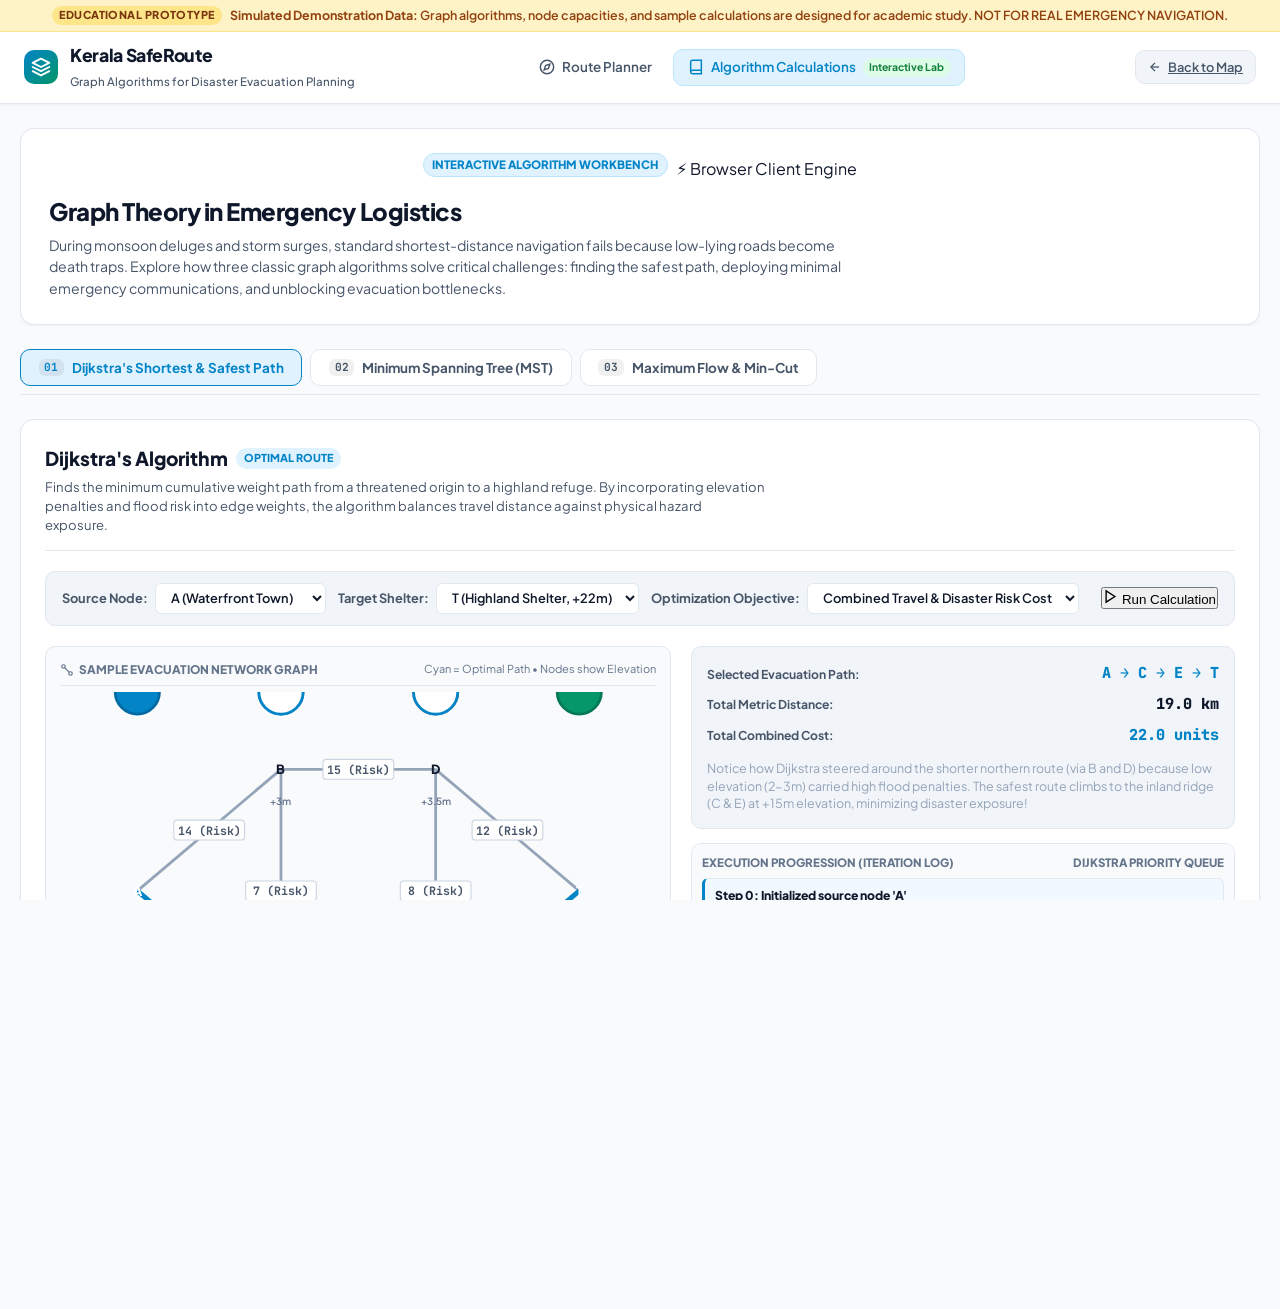
==== algorithms.html @ 6ccb4999 "init" ====
<!DOCTYPE html>
<html lang="en">
<head>
  <meta charset="UTF-8">
  <meta name="viewport" content="width=device-width, initial-scale=1.0">
  <title>Kerala SafeRoute | Graph Algorithm Calculations Lab</title>
  <meta name="description" content="Interactive calculation lab explaining Dijkstra's Shortest Path, Minimum Spanning Tree, and Maximum Flow / Minimum Cut for disaster evacuation planning.">
  
  <link rel="icon" href="data:image/svg+xml,<svg xmlns=%22http://www.w3.org/2000/svg%22 viewBox=%220 0 100 100%22><circle cx=%2250%22 cy=%2250%22 r=%2245%22 fill=%22%230ea5e9%22/><path d=%22M30 65 L50 25 L70 65 Z%22 fill=%22%23ffffff%22/></svg>">
  
  <link rel="stylesheet" href="css/style.css">
  <link rel="stylesheet" href="css/algorithms.css">
</head>
<body>

  <!-- Educational Disclaimer Banner -->
  <aside class="disclaimer-banner" role="alert" aria-label="Educational Disclaimer">
    <span class="pill-tag">Educational Prototype</span>
    <span><strong>Simulated Demonstration Data:</strong> Graph algorithms, node capacities, and sample calculations are designed for academic study. NOT FOR REAL EMERGENCY NAVIGATION.</span>
  </aside>

  <!-- Sticky Global Navigation Bar -->
  <header class="navbar">
    <a href="index.html" class="nav-brand" id="brand-link">
      <div class="brand-icon-wrapper">
        <svg viewBox="0 0 24 24">
          <path d="M12 2L2 7l10 5 10-5-10-5zM2 17l10 5 10-5M2 12l10 5 10-5" stroke-linecap="round" stroke-linejoin="round"/>
        </svg>
      </div>
      <div class="brand-text">
        <h1 class="brand-title">Kerala SafeRoute</h1>
        <span class="brand-subtitle">Graph Algorithms for Disaster Evacuation Planning</span>
      </div>
    </a>

    <nav aria-label="Main Navigation">
      <ul class="nav-links">
        <li>
          <a href="index.html" class="nav-link" id="nav-planner">
            <svg width="16" height="16" viewBox="0 0 24 24" fill="none" stroke="currentColor" stroke-width="2.2"><circle cx="12" cy="12" r="10"/><polygon points="16.24 7.76 14.12 14.12 7.76 16.24 9.88 9.88 16.24 7.76"/></svg>
            <span>Route Planner</span>
          </a>
        </li>
        <li>
          <a href="algorithms.html" class="nav-link active" id="nav-algorithms">
            <svg width="16" height="16" viewBox="0 0 24 24" fill="none" stroke="currentColor" stroke-width="2.2"><path d="M4 19.5A2.5 2.5 0 0 1 6.5 17H20"/><path d="M6.5 2H20v20H6.5A2.5 2.5 0 0 1 4 19.5v-15A2.5 2.5 0 0 1 6.5 2z"/></svg>
            <span>Algorithm Calculations</span>
            <span class="nav-link-badge">Interactive Lab</span>
          </a>
        </li>
      </ul>
    </nav>

    <div class="nav-actions">
      <a href="index.html" class="btn-ghost">
        <svg width="14" height="14" viewBox="0 0 24 24" fill="none" stroke="currentColor" stroke-width="2.2"><line x1="19" y1="12" x2="5" y2="12"/><polyline points="12 19 5 12 12 5"/></svg>
        <span>Back to Map</span>
      </a>
    </div>
  </header>

  <!-- Algorithm Lab Main Container -->
  <main class="calc-page-wrapper">
    
    <!-- Hero Introduction -->
    <section class="calc-hero">
      <div style="display: flex; align-items: center; justify-content: center; gap: 8px; margin-bottom: 0.5rem; flex-wrap: wrap;">
        <span class="calc-hero-badge">Interactive Algorithm Workbench</span>
        <span id="algo-backend-badge" class="backend-chip python">🐍 Python 3.13 NetworkX Backend</span>
      </div>
      <h2 class="calc-hero-title">Graph Theory in Emergency Logistics</h2>
      <p class="calc-hero-desc">
        During monsoon deluges and storm surges, standard shortest-distance navigation fails because low-lying roads become death traps. Explore how three classic graph algorithms solve critical challenges: finding the safest path, deploying minimal emergency communications, and unblocking evacuation bottlenecks.
      </p>
    </section>

    <!-- Navigation Tabs for the 3 Algorithms -->
    <nav class="algo-tabs-bar" aria-label="Algorithm Selector">
      <button type="button" class="algo-tab-btn active" data-target="card-dijkstra">
        <span class="algo-tab-num">01</span>
        <span>Dijkstra's Shortest & Safest Path</span>
      </button>
      <button type="button" class="algo-tab-btn" data-target="card-mst">
        <span class="algo-tab-num">02</span>
        <span>Minimum Spanning Tree (MST)</span>
      </button>
      <button type="button" class="algo-tab-btn" data-target="card-maxflow">
        <span class="algo-tab-num">03</span>
        <span>Maximum Flow & Min-Cut</span>
      </button>
    </nav>

    <!-- ===================================================================
         ALGORITHM 1: DIJKSTRA'S SHORTEST & SAFEST PATH
         =================================================================== -->
    <article class="algo-card" id="card-dijkstra" aria-labelledby="dijkstra-heading">
      
      <div class="algo-card-header">
        <div class="algo-title-group">
          <h3 class="algo-name" id="dijkstra-heading">
            <span>Dijkstra's Algorithm</span>
            <span class="algo-badge dijkstra">Optimal Route</span>
          </h3>
          <p class="algo-purpose">
            Finds the minimum cumulative weight path from a threatened origin to a highland refuge. By incorporating elevation penalties and flood risk into edge weights, the algorithm balances travel distance against physical hazard exposure.
          </p>
        </div>
      </div>

      <!-- Interactive Controls Bar -->
      <div class="algo-controls-bar">
        <div class="control-inline">
          <label for="dijkstra-start-node">Source Node:</label>
          <select id="dijkstra-start-node">
            <option value="A" selected>A (Waterfront Town)</option>
            <option value="B">B (Bridge Causeway)</option>
            <option value="C">C (Inland Highway)</option>
          </select>
        </div>

        <div class="control-inline">
          <label for="dijkstra-end-node">Target Shelter:</label>
          <select id="dijkstra-end-node">
            <option value="T" selected>T (Highland Shelter, +22m)</option>
            <option value="E">E (Suburban Ridge, +15m)</option>
          </select>
        </div>

        <div class="control-inline">
          <label for="dijkstra-cost-mode">Optimization Objective:</label>
          <select id="dijkstra-cost-mode">
            <option value="combined" selected>Combined Travel & Disaster Risk Cost</option>
            <option value="distance">Physical Metric Distance Only</option>
          </select>
        </div>

        <button type="button" class="btn-primary" id="btn-run-dijkstra" style="margin-left: auto;">
          <svg width="15" height="15" viewBox="0 0 24 24" fill="none" stroke="currentColor" stroke-width="2.2"><polygon points="5 3 19 12 5 21 5 3"/></svg>
          <span>Run Calculation</span>
        </button>
      </div>

      <!-- Workbench Layout: Visual Graph + Steps/Results -->
      <div class="workbench-grid">
        
        <!-- SVG Visual Canvas -->
        <div class="graph-visualizer-box">
          <div class="viz-header">
            <span class="viz-title">
              <svg width="14" height="14" viewBox="0 0 24 24" fill="none" stroke="currentColor" stroke-width="2"><circle cx="6" cy="6" r="3"/><circle cx="18" cy="18" r="3"/><line x1="8.5" y1="8.5" x2="15.5" y2="15.5"/></svg>
              Sample Evacuation Network Graph
            </span>
            <span style="font-size:11px; color:#64748b;">Cyan = Optimal Path • Nodes show Elevation</span>
          </div>
          <svg class="graph-svg-canvas" id="dijkstra-svg" viewBox="0 0 540 360" preserveAspectRatio="xMidYMid meet"></svg>
        </div>

        <!-- Results & Execution Log -->
        <div class="execution-log-box">
          
          <div class="calc-summary-card">
            <div class="calc-summary-row">
              <span class="calc-summary-label">Selected Evacuation Path:</span>
              <span class="calc-summary-value accent-cyan" id="dijkstra-result-route">Computing...</span>
            </div>
            <div class="calc-summary-row">
              <span class="calc-summary-label">Total Metric Distance:</span>
              <span class="calc-summary-value" id="dijkstra-result-dist">--</span>
            </div>
            <div class="calc-summary-row">
              <span class="calc-summary-label">Total Combined Cost:</span>
              <span class="calc-summary-value accent-cyan" id="dijkstra-result-cost">--</span>
            </div>
            <div style="font-size: 0.78rem; color: #94a3b8; margin-top: 0.35rem; line-height: 1.4;" id="dijkstra-explanation">
              <!-- Dynamically populated -->
            </div>
          </div>

          <!-- Step Progression Table -->
          <div class="steps-container">
            <div class="steps-title">
              <span>Execution Progression (Iteration Log)</span>
              <span>Dijkstra Priority Queue</span>
            </div>
            <div id="dijkstra-steps-container">
              <!-- Dynamically populated steps -->
            </div>
          </div>

        </div>

      </div>

      <!-- Real-world Disaster Relevance -->
      <div class="disaster-relevance-callout">
        <span class="callout-icon">💡</span>
        <div class="callout-content">
          <h4 class="callout-heading">Why Dijkstra is Critical in Disaster Evacuation Planning</h4>
          <p class="callout-body">
            In standard conditions, the fastest path from Waterfront Town (A) to Shelter (T) is through low-elevation nodes B and D (17.0 km). However, during an active flood surge, roads along B and D submerge under water. By dynamically weighting edges with our transparent simulated risk formula, Dijkstra automatically redirects evacuees across the slightly longer but elevated inland ridge (C & E), saving lives without manual trial-and-error.
          </p>
        </div>
      </div>

    </article>

    <!-- ===================================================================
         ALGORITHM 2: MINIMUM SPANNING TREE (PRIM'S & KRUSKAL'S)
         =================================================================== -->
    <article class="algo-card" id="card-mst" style="display: none;" aria-labelledby="mst-heading">
      
      <div class="algo-card-header">
        <div class="algo-title-group">
          <h3 class="algo-name" id="mst-heading">
            <span>Minimum Spanning Tree (MST)</span>
            <span class="algo-badge mst">Lifeline Network</span>
          </h3>
          <p class="algo-purpose">
            Connects all designated relief camps, hospitals, and command centers using the minimum possible total edge weight, with zero redundant cycles. In disaster recovery, this models deploying rapid satellite/fiber communication lines or clearing emergency road corridors with scarce bulldozer resources.
          </p>
        </div>
      </div>

      <!-- Controls Bar -->
      <div class="algo-controls-bar">
        <div class="control-inline">
          <label for="mst-algo-select">Algorithm Method:</label>
          <select id="mst-algo-select">
            <option value="kruskal" selected>Kruskal's Algorithm (Edge Sorting & Disjoint Set Union)</option>
            <option value="prim">Prim's Algorithm (Greedy Cut Growth)</option>
          </select>
        </div>

        <div class="control-inline">
          <label for="mst-start-node">Prim's Seed Node:</label>
          <select id="mst-start-node" disabled>
            <option value="HQ" selected>HQ (Emergency Operations)</option>
            <option value="HOSP">HOSP (Hospital)</option>
            <option value="CAMP">CAMP (Relief Camp)</option>
          </select>
        </div>

        <button type="button" class="btn-primary" id="btn-run-mst" style="margin-left: auto;">
          <svg width="15" height="15" viewBox="0 0 24 24" fill="none" stroke="currentColor" stroke-width="2.2"><polygon points="5 3 19 12 5 21 5 3"/></svg>
          <span>Run Calculation</span>
        </button>
      </div>

      <!-- Workbench Layout -->
      <div class="workbench-grid">
        
        <!-- SVG Visual Canvas -->
        <div class="graph-visualizer-box">
          <div class="viz-header">
            <span class="viz-title">
              <svg width="14" height="14" viewBox="0 0 24 24" fill="none" stroke="currentColor" stroke-width="2"><circle cx="12" cy="5" r="3"/><circle cx="5" cy="19" r="3"/><circle cx="19" cy="19" r="3"/><line x1="12" y1="8" x2="5" y2="16"/><line x1="12" y1="8" x2="19" y2="16"/></svg>
              Emergency Communication & Relief Hubs
            </span>
            <span style="font-size:11px; color:#34d399;">Emerald = Selected Spanning Tree Edges</span>
          </div>
          <svg class="graph-svg-canvas" id="mst-svg" viewBox="0 0 540 360" preserveAspectRatio="xMidYMid meet"></svg>
        </div>

        <!-- Results & Execution Log -->
        <div class="execution-log-box">
          
          <div class="calc-summary-card">
            <div class="calc-summary-row">
              <span class="calc-summary-label">Total Minimal Network Distance:</span>
              <span class="calc-summary-value accent-emerald" id="mst-result-weight">Computing...</span>
            </div>
            <div class="calc-summary-row">
              <span class="calc-summary-label">Spanning Tree Topology:</span>
              <span class="calc-summary-value" id="mst-result-count">--</span>
            </div>
            <div class="calc-summary-row">
              <span class="calc-summary-label">Selected Critical Edges:</span>
              <span class="calc-summary-value" style="font-size:0.85rem;" id="mst-result-edges">--</span>
            </div>
          </div>

          <!-- Step Progression Table -->
          <div class="steps-container">
            <div class="steps-title">
              <span>Step-by-Step Decision Log</span>
              <span>Accepted vs Rejected Edges</span>
            </div>
            <div id="mst-steps-container">
              <!-- Dynamically populated steps -->
            </div>
          </div>

        </div>

      </div>

      <!-- Real-world Disaster Relevance -->
      <div class="disaster-relevance-callout">
        <span class="callout-icon">📡</span>
        <div class="callout-content">
          <h4 class="callout-heading">Disaster Application: Resilient Lifeline Communications</h4>
          <p class="callout-body">
            Following a cyclone or devastating deluge, cellular base stations and terrestrial power lines often suffer total blackout. By computing the Minimum Spanning Tree across key relief camps and hospitals, disaster relief teams can deploy emergency fiber lines, tactical microwave dishes, or mobile satellite terminals with minimum cable length and zero redundant spending, ensuring 100% interconnected coordination across all bases.
          </p>
        </div>
      </div>

    </article>

    <!-- ===================================================================
         ALGORITHM 3: MAXIMUM FLOW & MINIMUM CUT (EDMONDS-KARP)
         =================================================================== -->
    <article class="algo-card" id="card-maxflow" style="display: none;" aria-labelledby="maxflow-heading">
      
      <div class="algo-card-header">
        <div class="algo-title-group">
          <h3 class="algo-name" id="maxflow-heading">
            <span>Maximum Flow & Minimum Cut (Edmonds-Karp)</span>
            <span class="algo-badge maxflow">Capacity Analysis</span>
          </h3>
          <p class="algo-purpose">
            Calculates the maximum vehicle evacuation throughput per hour from a threatened coastal sector to high-ground safety. Identifies the exact saturated bottleneck roads (the Minimum Cut) that limit the entire region's evacuation capacity.
          </p>
        </div>
      </div>

      <!-- Controls Bar -->
      <div class="algo-controls-bar">
        <div class="control-inline">
          <span>Source: <strong>S (Threatened Coastal Sector)</strong></span>
        </div>
        <div class="control-inline">
          <span>Sink: <strong>T (Safe Highland Terminal)</strong></span>
        </div>
        <div class="control-inline">
          <span>Method: <strong>BFS Augmenting Paths in Residual Graph</strong></span>
        </div>

        <button type="button" class="btn-primary" id="btn-run-maxflow" style="margin-left: auto;">
          <svg width="15" height="15" viewBox="0 0 24 24" fill="none" stroke="currentColor" stroke-width="2.2"><polygon points="5 3 19 12 5 21 5 3"/></svg>
          <span>Run Calculation</span>
        </button>
      </div>

      <!-- Workbench Layout -->
      <div class="workbench-grid">
        
        <!-- SVG Visual Canvas -->
        <div class="graph-visualizer-box">
          <div class="viz-header">
            <span class="viz-title">
              <svg width="14" height="14" viewBox="0 0 24 24" fill="none" stroke="currentColor" stroke-width="2"><polyline points="22 12 18 12 15 21 9 3 6 12 2 12"/></svg>
              Directed Capacity Graph (Flow / Max Veh per Hr)
            </span>
            <span style="font-size:11px; color:#fb7185;">Red Dashed = Saturated Min-Cut Bottlenecks</span>
          </div>
          <svg class="graph-svg-canvas" id="flow-svg" viewBox="0 0 540 360" preserveAspectRatio="xMidYMid meet"></svg>
        </div>

        <!-- Results & Execution Log -->
        <div class="execution-log-box">
          
          <div class="calc-summary-card">
            <div class="calc-summary-row">
              <span class="calc-summary-label">Maximum Evacuation Throughput:</span>
              <span class="calc-summary-value accent-cyan" id="flow-result-max">Computing...</span>
            </div>
            <div class="calc-summary-row">
              <span class="calc-summary-label">Capacity of Minimum Cut:</span>
              <span class="calc-summary-value accent-amber" id="flow-result-cut">--</span>
            </div>
            <div class="calc-summary-row">
              <span class="calc-summary-label">Bottleneck Edges (Min-Cut):</span>
              <span class="calc-summary-value" style="font-size:0.8rem; color:#fb7185;" id="flow-result-bottleneck">--</span>
            </div>
            <div style="font-size: 0.78rem; color: #94a3b8; margin-top: 0.35rem; line-height: 1.4;" id="flow-interpretation">
              <!-- Dynamically populated -->
            </div>
          </div>

          <!-- Step Progression Table -->
          <div class="steps-container">
            <div class="steps-title">
              <span>Edmonds-Karp Iterations</span>
              <span>Augmenting Paths via BFS</span>
            </div>
            <div id="flow-steps-container">
              <!-- Dynamically populated steps -->
            </div>
          </div>

        </div>

      </div>

      <!-- Real-world Disaster Relevance -->
      <div class="disaster-relevance-callout">
        <span class="callout-icon">🚦</span>
        <div class="callout-content">
          <h4 class="callout-heading">Operational Takeaway: Evacuation Traffic Optimization</h4>
          <p class="callout-body">
            By the <strong>Max-Flow Min-Cut Theorem</strong>, the maximum rate at which vehicles can flee a disaster zone equals the total capacity of the narrowest bottleneck cut separating the source from the destination. In our sample network, widening arterial road S→B from 1,500 to 3,000 veh/hr provides <strong>zero benefit</strong> to overall evacuation speed, because the downstream bridge links (A→C and B→D) will choke. Authorities must instead deploy traffic wardens or establish contraflow lanes specifically on the identified Minimum Cut edges!
          </p>
        </div>
      </div>

    </article>

  </main>

  <!-- Scripts -->
  <script src="js/dijkstra.js"></script>
  <script src="js/mst.js"></script>
  <script src="js/maxflow.js"></script>
  <script src="js/app-algorithms.js"></script>
</body>
</html>
---- css/style.css ----
/* ==========================================================================
   Kerala SafeRoute - Ultra-Minimalist Light Mode Design System
   Clean, Modern, Accessible Light Slate Theme
   ========================================================================== */

@import url('https://fonts.googleapis.com/css2?family=Plus+Jakarta+Sans:wght@400;500;600;700;800&family=JetBrains+Mono:wght@400;500;600&display=swap');

:root {
  /* Minimalist Light Palette */
  --bg-primary: #f8fafc;
  --bg-secondary: #ffffff;
  --bg-tertiary: #f1f5f9;
  --bg-card: #ffffff;
  --bg-card-hover: #f8fafc;
  --bg-glass: rgba(255, 255, 255, 0.92);
  
  --border-subtle: #e2e8f0;
  --border-medium: #cbd5e1;
  --border-focus: #0284c7;
  
  --text-primary: #0f172a;
  --text-secondary: #475569;
  --text-muted: #94a3b8;
  --text-inverse: #ffffff;
  
  /* Semantic Accents */
  --accent-cyan: #0284c7;
  --accent-blue: #2563eb;
  --accent-emerald: #059669;
  --accent-amber: #d97706;
  --accent-rose: #e11d48;
  --accent-purple: #7c3aed;

  /* Clean Soft Shadows */
  --shadow-sm: 0 1px 3px rgba(15, 23, 42, 0.05);
  --shadow-md: 0 4px 14px rgba(15, 23, 42, 0.07);
  --shadow-lg: 0 10px 30px rgba(15, 23, 42, 0.1);

  /* Typography */
  --font-sans: 'Plus Jakarta Sans', system-ui, -apple-system, sans-serif;
  --font-mono: 'JetBrains Mono', monospace;

  --transition-fast: 150ms cubic-bezier(0.4, 0, 0.2, 1);
  --transition-normal: 250ms cubic-bezier(0.4, 0, 0.2, 1);
  
  --radius-sm: 6px;
  --radius-md: 10px;
  --radius-lg: 14px;
  --radius-full: 9999px;
}

/* Reset & Setup */
*, *::before, *::after {
  box-sizing: border-box;
  margin: 0;
  padding: 0;
}

html, body {
  height: 100%;
  font-family: var(--font-sans);
  background-color: var(--bg-primary);
  color: var(--text-primary);
  line-height: 1.5;
  -webkit-font-smoothing: antialiased;
  overflow-x: hidden;
}

/* Minimal Top Disclaimer Notice */
.disclaimer-banner {
  background: #fef3c7;
  color: #92400e;
  border-bottom: 1px solid #fde68a;
  padding: 0.35rem 1rem;
  font-size: 0.78rem;
  font-weight: 600;
  display: flex;
  align-items: center;
  justify-content: center;
  gap: 0.5rem;
  text-align: center;
  z-index: 1001;
  position: relative;
}

.disclaimer-banner .pill-tag {
  background: #fde68a;
  color: #78350f;
  padding: 0.1rem 0.45rem;
  border-radius: var(--radius-full);
  text-transform: uppercase;
  font-size: 0.68rem;
  font-weight: 800;
  letter-spacing: 0.04em;
}

/* Minimal Light Navigation Bar */
.navbar {
  display: flex;
  align-items: center;
  justify-content: space-between;
  padding: 0.65rem 1.5rem;
  background: var(--bg-secondary);
  border-bottom: 1px solid var(--border-subtle);
  position: sticky;
  top: 0;
  z-index: 1000;
  box-shadow: var(--shadow-sm);
}

.nav-brand {
  display: flex;
  align-items: center;
  gap: 0.75rem;
  text-decoration: none;
  color: var(--text-primary);
}

.brand-icon-wrapper {
  width: 34px;
  height: 34px;
  border-radius: var(--radius-md);
  background: linear-gradient(135deg, #0284c7, #059669);
  display: flex;
  align-items: center;
  justify-content: center;
  color: #ffffff;
}

.brand-icon-wrapper svg {
  width: 20px;
  height: 20px;
  stroke: #ffffff;
  fill: none;
  stroke-width: 2.2;
}

.brand-title {
  font-size: 1.1rem;
  font-weight: 800;
  color: #0f172a;
  letter-spacing: -0.02em;
}

.brand-subtitle {
  font-size: 0.72rem;
  color: var(--text-secondary);
  font-weight: 500;
}

.nav-links {
  display: flex;
  align-items: center;
  gap: 0.4rem;
  list-style: none;
}

.nav-link {
  display: flex;
  align-items: center;
  gap: 0.45rem;
  padding: 0.45rem 0.85rem;
  border-radius: var(--radius-md);
  text-decoration: none;
  font-size: 0.84rem;
  font-weight: 600;
  color: var(--text-secondary);
  transition: all var(--transition-fast);
  border: 1px solid transparent;
}

.nav-link:hover {
  color: var(--text-primary);
  background: var(--bg-tertiary);
}

.nav-link.active {
  color: #0284c7;
  background: #e0f2fe;
  border-color: #bae6fd;
}

.nav-link-badge {
  font-size: 0.65rem;
  padding: 0.1rem 0.4rem;
  background: #dcfce7;
  color: #15803d;
  border-radius: var(--radius-full);
  font-weight: 700;
}

.btn-ghost {
  display: inline-flex;
  align-items: center;
  gap: 0.4rem;
  padding: 0.4rem 0.75rem;
  background: var(--bg-tertiary);
  border: 1px solid var(--border-subtle);
  border-radius: var(--radius-md);
  color: var(--text-secondary);
  font-size: 0.8rem;
  font-weight: 600;
  cursor: pointer;
  transition: all var(--transition-fast);
}

.btn-ghost:hover {
  color: var(--text-primary);
  background: #e2e8f0;
}

/* App Container */
.app-container {
  display: flex;
  height: calc(100vh - 78px);
  position: relative;
  overflow: hidden;
}

/* Minimal Sidebar Panel - Very Few Options */
.sidebar-panel {
  width: 380px;
  min-width: 340px;
  max-width: 420px;
  background: var(--bg-secondary);
  border-right: 1px solid var(--border-subtle);
  display: flex;
  flex-direction: column;
  overflow-y: auto;
  z-index: 900;
}

.sidebar-panel::-webkit-scrollbar {
  width: 5px;
}

.sidebar-panel::-webkit-scrollbar-thumb {
  background: #cbd5e1;
  border-radius: 4px;
}

.panel-header {
  padding: 1rem 1.25rem 0.75rem 1.25rem;
  border-bottom: 1px solid var(--border-subtle);
}

.panel-title {
  font-size: 1.05rem;
  font-weight: 800;
  color: var(--text-primary);
  display: flex;
  align-items: center;
  gap: 0.45rem;
}

.panel-desc {
  font-size: 0.78rem;
  color: var(--text-secondary);
  margin-top: 0.2rem;
}

.panel-body {
  padding: 1.15rem 1.25rem;
  display: flex;
  flex-direction: column;
  gap: 1.1rem;
}

/* Form Controls */
.control-group {
  display: flex;
  flex-direction: column;
  gap: 0.35rem;
}

.control-label {
  font-size: 0.8rem;
  font-weight: 700;
  color: var(--text-secondary);
  display: flex;
  align-items: center;
  justify-content: space-between;
}

.control-label-hint {
  font-size: 0.7rem;
  color: var(--text-muted);
  font-weight: 500;
}

.select-custom {
  width: 100%;
  padding: 0.6rem 0.8rem;
  background: var(--bg-tertiary);
  border: 1px solid var(--border-subtle);
  border-radius: var(--radius-md);
  color: var(--text-primary);
  font-family: var(--font-sans);
  font-size: 0.86rem;
  font-weight: 600;
  outline: none;
  transition: all var(--transition-fast);
  cursor: pointer;
}

.select-custom:focus {
  background: #ffffff;
  border-color: var(--border-focus);
  box-shadow: 0 0 0 3px rgba(2, 132, 199, 0.12);
}

/* Minimal Disaster Quick Toggle */
.quick-toggle-row {
  display: flex;
  align-items: center;
  justify-content: space-between;
  padding: 0.65rem 0.85rem;
  background: var(--bg-tertiary);
  border-radius: var(--radius-md);
  border: 1px solid var(--border-subtle);
}

.quick-toggle-info {
  display: flex;
  flex-direction: column;
  gap: 0.1rem;
}

.quick-toggle-title {
  font-size: 0.8rem;
  font-weight: 700;
  color: var(--text-primary);
}

.quick-toggle-sub {
  font-size: 0.7rem;
  color: var(--text-muted);
}

.toggle-switch {
  position: relative;
  width: 44px;
  height: 24px;
}

.toggle-switch input {
  opacity: 0;
  width: 0;
  height: 0;
}

.toggle-slider {
  position: absolute;
  cursor: pointer;
  inset: 0;
  background-color: #cbd5e1;
  transition: .3s;
  border-radius: 24px;
}

.toggle-slider:before {
  position: absolute;
  content: "";
  height: 18px;
  width: 18px;
  left: 3px;
  bottom: 3px;
  background-color: white;
  transition: .3s;
  border-radius: 50%;
  box-shadow: 0 1px 3px rgba(0,0,0,0.2);
}

.toggle-switch input:checked + .toggle-slider {
  background-color: #0284c7;
}

.toggle-switch input:checked + .toggle-slider:before {
  transform: translateX(20px);
}

/* Action Buttons */
.action-buttons {
  display: flex;
  gap: 0.5rem;
}

.btn-secondary {
  flex: 1;
  display: inline-flex;
  align-items: center;
  justify-content: center;
  gap: 0.35rem;
  padding: 0.6rem 0.85rem;
  background: var(--bg-tertiary);
  border: 1px solid var(--border-subtle);
  border-radius: var(--radius-md);
  color: var(--text-secondary);
  font-family: var(--font-sans);
  font-size: 0.82rem;
  font-weight: 700;
  cursor: pointer;
  transition: all var(--transition-fast);
}

.btn-secondary:hover {
  background: #e2e8f0;
  color: var(--text-primary);
}

/* Minimal Result Card */
.result-card {
  background: #ffffff;
  border: 1px solid var(--border-subtle);
  border-radius: var(--radius-lg);
  padding: 1.15rem;
  display: flex;
  flex-direction: column;
  gap: 0.85rem;
  box-shadow: var(--shadow-sm);
  position: relative;
  overflow: hidden;
}

.result-card::before {
  content: '';
  position: absolute;
  top: 0;
  left: 0;
  right: 0;
  height: 3px;
  background: linear-gradient(90deg, #0284c7, #10b981);
}

.result-header {
  display: flex;
  align-items: flex-start;
  justify-content: space-between;
  gap: 0.5rem;
}

.result-shelter-title {
  font-size: 0.98rem;
  font-weight: 800;
  color: #0f172a;
}

.result-shelter-loc {
  font-size: 0.74rem;
  color: var(--text-secondary);
  margin-top: 0.15rem;
}

.status-chip {
  padding: 0.15rem 0.5rem;
  border-radius: var(--radius-full);
  font-size: 0.68rem;
  font-weight: 800;
  text-transform: uppercase;
  letter-spacing: 0.04em;
}

.status-chip.optimal {
  background: #dcfce7;
  color: #15803d;
  border: 1px solid #bbf7d0;
}

.status-chip.warning {
  background: #fef3c7;
  color: #b45309;
  border: 1px solid #fde68a;
}

.status-chip.danger {
  background: #ffe4e6;
  color: #be123c;
  border: 1px solid #fecdd3;
}

/* Metrics Row */
.metrics-grid {
  display: grid;
  grid-template-columns: repeat(3, 1fr);
  gap: 0.5rem;
}

.metric-box {
  background: var(--bg-tertiary);
  border: 1px solid var(--border-subtle);
  border-radius: var(--radius-sm);
  padding: 0.55rem 0.5rem;
  display: flex;
  flex-direction: column;
  gap: 0.15rem;
}

.metric-label {
  font-size: 0.65rem;
  font-weight: 700;
  color: var(--text-muted);
  text-transform: uppercase;
}

.metric-value {
  font-size: 1.05rem;
  font-weight: 800;
  color: #0f172a;
  font-family: var(--font-mono);
}

.metric-unit {
  font-size: 0.7rem;
  color: var(--text-secondary);
}

/* Waypoints */
.itinerary-box {
  display: flex;
  flex-direction: column;
  gap: 0.35rem;
  max-height: 140px;
  overflow-y: auto;
}

.itinerary-box::-webkit-scrollbar {
  width: 4px;
}

.itinerary-box::-webkit-scrollbar-thumb {
  background: #cbd5e1;
  border-radius: 4px;
}

.itinerary-header {
  font-size: 0.74rem;
  font-weight: 700;
  color: var(--text-secondary);
}

.waypoint-list {
  list-style: none;
  display: flex;
  flex-direction: column;
  gap: 0.2rem;
  padding-left: 0.8rem;
  border-left: 2px solid #e2e8f0;
}

.waypoint-item {
  font-size: 0.74rem;
  color: var(--text-secondary);
  display: flex;
  justify-content: space-between;
}

.waypoint-name {
  font-weight: 600;
  color: var(--text-primary);
}

.waypoint-meta {
  font-size: 0.66rem;
  color: var(--text-muted);
  font-family: var(--font-mono);
}

/* Map Container Area */
.map-container-wrapper {
  flex: 1;
  position: relative;
  height: 100%;
}

#map {
  width: 100%;
  height: 100%;
  background: #f8fafc;
}

/* Minimal Modals */
.modal-overlay {
  position: fixed;
  inset: 0;
  background: rgba(15, 23, 42, 0.45);
  backdrop-filter: blur(4px);
  display: flex;
  align-items: center;
  justify-content: center;
  z-index: 2000;
  opacity: 0;
  pointer-events: none;
  transition: opacity var(--transition-normal);
  padding: 1rem;
}

.modal-overlay.active {
  opacity: 1;
  pointer-events: auto;
}

.modal-content {
  background: #ffffff;
  border: 1px solid var(--border-subtle);
  border-radius: var(--radius-lg);
  max-width: 580px;
  width: 100%;
  max-height: 85vh;
  overflow-y: auto;
  box-shadow: var(--shadow-lg);
}

.modal-header {
  padding: 1rem 1.25rem;
  border-bottom: 1px solid var(--border-subtle);
  display: flex;
  align-items: center;
  justify-content: space-between;
}

.modal-title {
  font-size: 1.05rem;
  font-weight: 800;
  color: #0f172a;
}

.modal-close-btn {
  background: transparent;
  border: none;
  font-size: 1.25rem;
  color: var(--text-muted);
  cursor: pointer;
}

.modal-body {
  padding: 1.25rem;
  font-size: 0.85rem;
  color: var(--text-secondary);
  line-height: 1.55;
  display: flex;
  flex-direction: column;
  gap: 0.85rem;
}

.modal-footer {
  padding: 0.85rem 1.25rem;
  border-top: 1px solid var(--border-subtle);
  display: flex;
  justify-content: flex-end;
}

@media (max-width: 900px) {
  .app-container {
    flex-direction: column;
    height: auto;
  }
  .sidebar-panel {
    width: 100%;
    max-width: 100%;
  }
  .map-container-wrapper {
    height: 550px;
  }
}
---- css/algorithms.css ----
/* ==========================================================================
   Kerala SafeRoute - Algorithm Calculations Minimalist Light Stylesheet
   ========================================================================== */

.calc-page-wrapper {
  max-width: 1280px;
  margin: 0 auto;
  padding: 1.5rem 1.25rem 3rem 1.25rem;
  display: flex;
  flex-direction: column;
  gap: 1.5rem;
}

/* Page Intro Banner */
.calc-hero {
  background: #ffffff;
  border: 1px solid var(--border-subtle);
  border-radius: var(--radius-lg);
  padding: 1.5rem 1.75rem;
  box-shadow: var(--shadow-sm);
}

.calc-hero-badge {
  display: inline-flex;
  align-items: center;
  gap: 0.35rem;
  padding: 0.15rem 0.55rem;
  border-radius: var(--radius-full);
  background: #e0f2fe;
  border: 1px solid #bae6fd;
  color: #0284c7;
  font-size: 0.72rem;
  font-weight: 800;
  text-transform: uppercase;
  margin-bottom: 0.5rem;
}

.calc-hero-title {
  font-size: 1.5rem;
  font-weight: 800;
  color: #0f172a;
  letter-spacing: -0.02em;
  margin-bottom: 0.35rem;
}

.calc-hero-desc {
  font-size: 0.88rem;
  color: var(--text-secondary);
  max-width: 800px;
  line-height: 1.55;
}

/* Tabs Bar */
.algo-tabs-bar {
  display: flex;
  gap: 0.5rem;
  border-bottom: 1px solid var(--border-subtle);
  padding-bottom: 0.5rem;
  overflow-x: auto;
}

.algo-tab-btn {
  display: flex;
  align-items: center;
  gap: 0.5rem;
  padding: 0.55rem 1.1rem;
  background: #ffffff;
  border: 1px solid var(--border-subtle);
  border-radius: var(--radius-md);
  color: var(--text-secondary);
  font-family: var(--font-sans);
  font-size: 0.84rem;
  font-weight: 700;
  cursor: pointer;
  transition: all var(--transition-fast);
  white-space: nowrap;
}

.algo-tab-btn:hover {
  background: var(--bg-tertiary);
  color: var(--text-primary);
}

.algo-tab-btn.active {
  background: #e0f2fe;
  border-color: #0284c7;
  color: #0284c7;
}

.algo-tab-num {
  font-size: 0.7rem;
  font-family: var(--font-mono);
  background: rgba(0, 0, 0, 0.06);
  padding: 0.1rem 0.35rem;
  border-radius: var(--radius-sm);
}

/* Algo Card */
.algo-card {
  background: #ffffff;
  border: 1px solid var(--border-subtle);
  border-radius: var(--radius-lg);
  padding: 1.5rem;
  box-shadow: var(--shadow-sm);
  display: flex;
  flex-direction: column;
  gap: 1.25rem;
}

.algo-card-header {
  display: flex;
  align-items: flex-start;
  justify-content: space-between;
  flex-wrap: wrap;
  gap: 0.75rem;
  border-bottom: 1px solid var(--border-subtle);
  padding-bottom: 1rem;
}

.algo-title-group {
  display: flex;
  flex-direction: column;
  gap: 0.25rem;
  max-width: 720px;
}

.algo-name {
  font-size: 1.2rem;
  font-weight: 800;
  color: #0f172a;
  display: flex;
  align-items: center;
  gap: 0.5rem;
}

.algo-badge {
  font-size: 0.68rem;
  font-weight: 800;
  padding: 0.15rem 0.5rem;
  border-radius: var(--radius-full);
  text-transform: uppercase;
}

.algo-badge.dijkstra {
  background: #e0f2fe;
  color: #0284c7;
}

.algo-badge.mst {
  background: #dcfce7;
  color: #15803d;
}

.algo-badge.maxflow {
  background: #fef3c7;
  color: #b45309;
}

.algo-purpose {
  font-size: 0.82rem;
  color: var(--text-secondary);
  line-height: 1.45;
}

/* Controls Bar */
.algo-controls-bar {
  display: flex;
  align-items: center;
  flex-wrap: wrap;
  gap: 0.75rem;
  background: var(--bg-tertiary);
  padding: 0.7rem 1rem;
  border-radius: var(--radius-md);
  border: 1px solid var(--border-subtle);
}

.control-inline {
  display: flex;
  align-items: center;
  gap: 0.45rem;
  font-size: 0.8rem;
  font-weight: 700;
  color: var(--text-secondary);
}

.control-inline select {
  padding: 0.35rem 0.65rem;
  background: #ffffff;
  border: 1px solid var(--border-subtle);
  border-radius: var(--radius-sm);
  color: var(--text-primary);
  font-family: var(--font-sans);
  font-size: 0.8rem;
  font-weight: 600;
  outline: none;
}

/* Workbench Grid */
.workbench-grid {
  display: grid;
  grid-template-columns: 1.15fr 1fr;
  gap: 1.25rem;
}

@media (max-width: 960px) {
  .workbench-grid {
    grid-template-columns: 1fr;
  }
}

/* SVG Graph Box */
.graph-visualizer-box {
  background: #f8fafc;
  border: 1px solid var(--border-subtle);
  border-radius: var(--radius-md);
  padding: 0.85rem;
  display: flex;
  flex-direction: column;
  min-height: 350px;
}

.graph-visualizer-box .viz-header {
  display: flex;
  align-items: center;
  justify-content: space-between;
  margin-bottom: 0.4rem;
  padding-bottom: 0.4rem;
  border-bottom: 1px solid var(--border-subtle);
}

.graph-visualizer-box .viz-title {
  font-size: 0.74rem;
  font-weight: 800;
  color: #64748b;
  text-transform: uppercase;
  display: flex;
  align-items: center;
  gap: 0.35rem;
}

.graph-svg-canvas {
  width: 100%;
  height: 100%;
  min-height: 300px;
}

/* SVG Graph Elements in Light Mode */
.svg-edge {
  stroke: #94a3b8;
  stroke-width: 2.5;
  transition: all var(--transition-normal);
}

.svg-edge.highlight-path {
  stroke: #0284c7;
  stroke-width: 4.5;
}

.svg-edge.highlight-mst {
  stroke: #059669;
  stroke-width: 4.5;
}

.svg-edge.highlight-bottleneck {
  stroke: #e11d48;
  stroke-width: 4.5;
  stroke-dasharray: 6, 4;
}

.svg-edge-label-bg {
  fill: #ffffff;
  rx: 3;
  ry: 3;
  stroke: #cbd5e1;
  stroke-width: 1;
}

.svg-edge-label-text {
  font-family: var(--font-mono);
  font-size: 10.5px;
  font-weight: 700;
  fill: #475569;
  text-anchor: middle;
  dominant-baseline: central;
}

.svg-edge-label-text.active {
  fill: #0284c7;
}

.svg-node-circle {
  fill: #ffffff;
  stroke: #64748b;
  stroke-width: 2.5;
  transition: all var(--transition-normal);
}

.svg-node-circle.source {
  fill: #0284c7;
  stroke: #0369a1;
}

.svg-node-circle.target {
  fill: #059669;
  stroke: #047857;
}

.svg-node-circle.visited {
  stroke: #0284c7;
}

.svg-node-circle.mst-tree {
  stroke: #059669;
}

.svg-node-label {
  font-family: var(--font-sans);
  font-size: 11.5px;
  font-weight: 800;
  fill: #0f172a;
  text-anchor: middle;
  dominant-baseline: central;
}

.svg-node-circle.source + .svg-node-label,
.svg-node-circle.target + .svg-node-label {
  fill: #ffffff;
}

.svg-node-sublabel {
  font-family: var(--font-sans);
  font-size: 9px;
  font-weight: 600;
  fill: #64748b;
  text-anchor: middle;
}

/* Results & Steps */
.execution-log-box {
  display: flex;
  flex-direction: column;
  gap: 0.85rem;
}

.calc-summary-card {
  background: var(--bg-tertiary);
  border: 1px solid var(--border-subtle);
  border-radius: var(--radius-md);
  padding: 0.95rem;
  display: flex;
  flex-direction: column;
  gap: 0.5rem;
}

.calc-summary-row {
  display: flex;
  align-items: center;
  justify-content: space-between;
}

.calc-summary-label {
  font-size: 0.76rem;
  color: var(--text-secondary);
  font-weight: 700;
}

.calc-summary-value {
  font-size: 0.95rem;
  font-weight: 800;
  font-family: var(--font-mono);
  color: #0f172a;
}

.calc-summary-value.accent-cyan {
  color: #0284c7;
}

.calc-summary-value.accent-emerald {
  color: #059669;
}

.calc-summary-value.accent-amber {
  color: #d97706;
}

/* Steps Sequence Table */
.steps-container {
  background: #f8fafc;
  border: 1px solid var(--border-subtle);
  border-radius: var(--radius-md);
  padding: 0.65rem;
  display: flex;
  flex-direction: column;
  gap: 0.4rem;
  max-height: 250px;
  overflow-y: auto;
}

.steps-title {
  font-size: 0.72rem;
  font-weight: 800;
  color: #64748b;
  text-transform: uppercase;
  display: flex;
  align-items: center;
  justify-content: space-between;
}

.step-row {
  padding: 0.45rem 0.6rem;
  background: #ffffff;
  border: 1px solid var(--border-subtle);
  border-left: 3px solid #94a3b8;
  border-radius: var(--radius-sm);
  display: flex;
  flex-direction: column;
  gap: 0.15rem;
  font-size: 0.76rem;
}

.step-row.highlight {
  border-left-color: #0284c7;
  background: #f0f9ff;
}

.step-row.accepted {
  border-left-color: #059669;
  background: #f0fdf4;
}

.step-row.rejected {
  border-left-color: #e11d48;
  background: #fff1f2;
}

.step-header-text {
  font-weight: 800;
  color: #0f172a;
  display: flex;
  align-items: center;
  justify-content: space-between;
}

.step-desc-text {
  color: var(--text-secondary);
}

.step-badge {
  font-size: 0.65rem;
  font-family: var(--font-mono);
  padding: 0.1rem 0.35rem;
  border-radius: 3px;
  background: rgba(0, 0, 0, 0.05);
}

/* Disaster Callout */
.disaster-relevance-callout {
  background: #f8fafc;
  border: 1px solid var(--border-subtle);
  border-left: 3px solid #0284c7;
  border-radius: var(--radius-md);
  padding: 0.95rem 1.15rem;
  display: flex;
  gap: 0.85rem;
  align-items: flex-start;
}

.callout-icon {
  font-size: 1.25rem;
}

.callout-content {
  display: flex;
  flex-direction: column;
  gap: 0.2rem;
}

.callout-heading {
  font-size: 0.84rem;
  font-weight: 800;
  color: #0284c7;
}

.callout-body {
  font-size: 0.8rem;
  color: var(--text-secondary);
  line-height: 1.45;
}
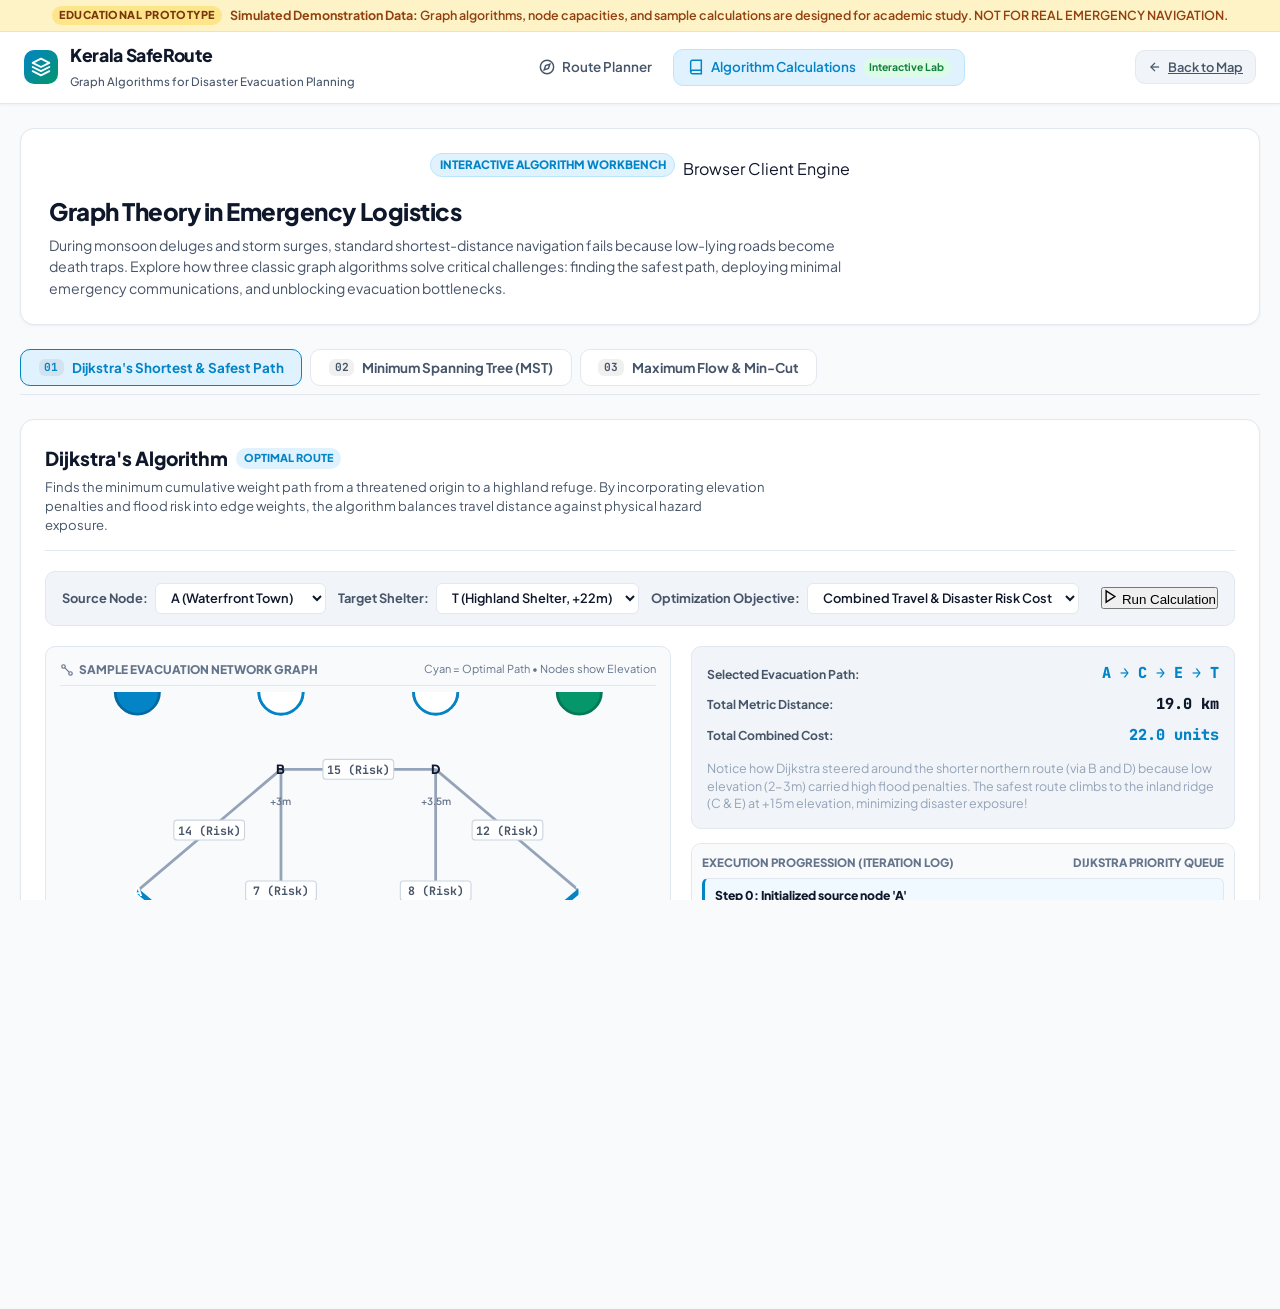
==== commit 7156d93d: "refined" ====
--- a/algorithms.html
+++ b/algorithms.html
@@ -66,7 +66,7 @@
     <section class="calc-hero">
       <div style="display: flex; align-items: center; justify-content: center; gap: 8px; margin-bottom: 0.5rem; flex-wrap: wrap;">
         <span class="calc-hero-badge">Interactive Algorithm Workbench</span>
-        <span id="algo-backend-badge" class="backend-chip python">🐍 Python 3.13 NetworkX Backend</span>
+        <span id="algo-backend-badge" class="backend-chip python"> Python 3.13 NetworkX Backend</span>
       </div>
       <h2 class="calc-hero-title">Graph Theory in Emergency Logistics</h2>
       <p class="calc-hero-desc">
@@ -193,7 +193,7 @@
 
       <!-- Real-world Disaster Relevance -->
       <div class="disaster-relevance-callout">
-        <span class="callout-icon">💡</span>
+        <span class="callout-icon"></span>
         <div class="callout-content">
           <h4 class="callout-heading">Why Dijkstra is Critical in Disaster Evacuation Planning</h4>
           <p class="callout-body">
@@ -296,7 +296,7 @@
 
       <!-- Real-world Disaster Relevance -->
       <div class="disaster-relevance-callout">
-        <span class="callout-icon">📡</span>
+        <span class="callout-icon"></span>
         <div class="callout-content">
           <h4 class="callout-heading">Disaster Application: Resilient Lifeline Communications</h4>
           <p class="callout-body">
@@ -395,7 +395,7 @@
 
       <!-- Real-world Disaster Relevance -->
       <div class="disaster-relevance-callout">
-        <span class="callout-icon">🚦</span>
+        <span class="callout-icon"></span>
         <div class="callout-content">
           <h4 class="callout-heading">Operational Takeaway: Evacuation Traffic Optimization</h4>
           <p class="callout-body">
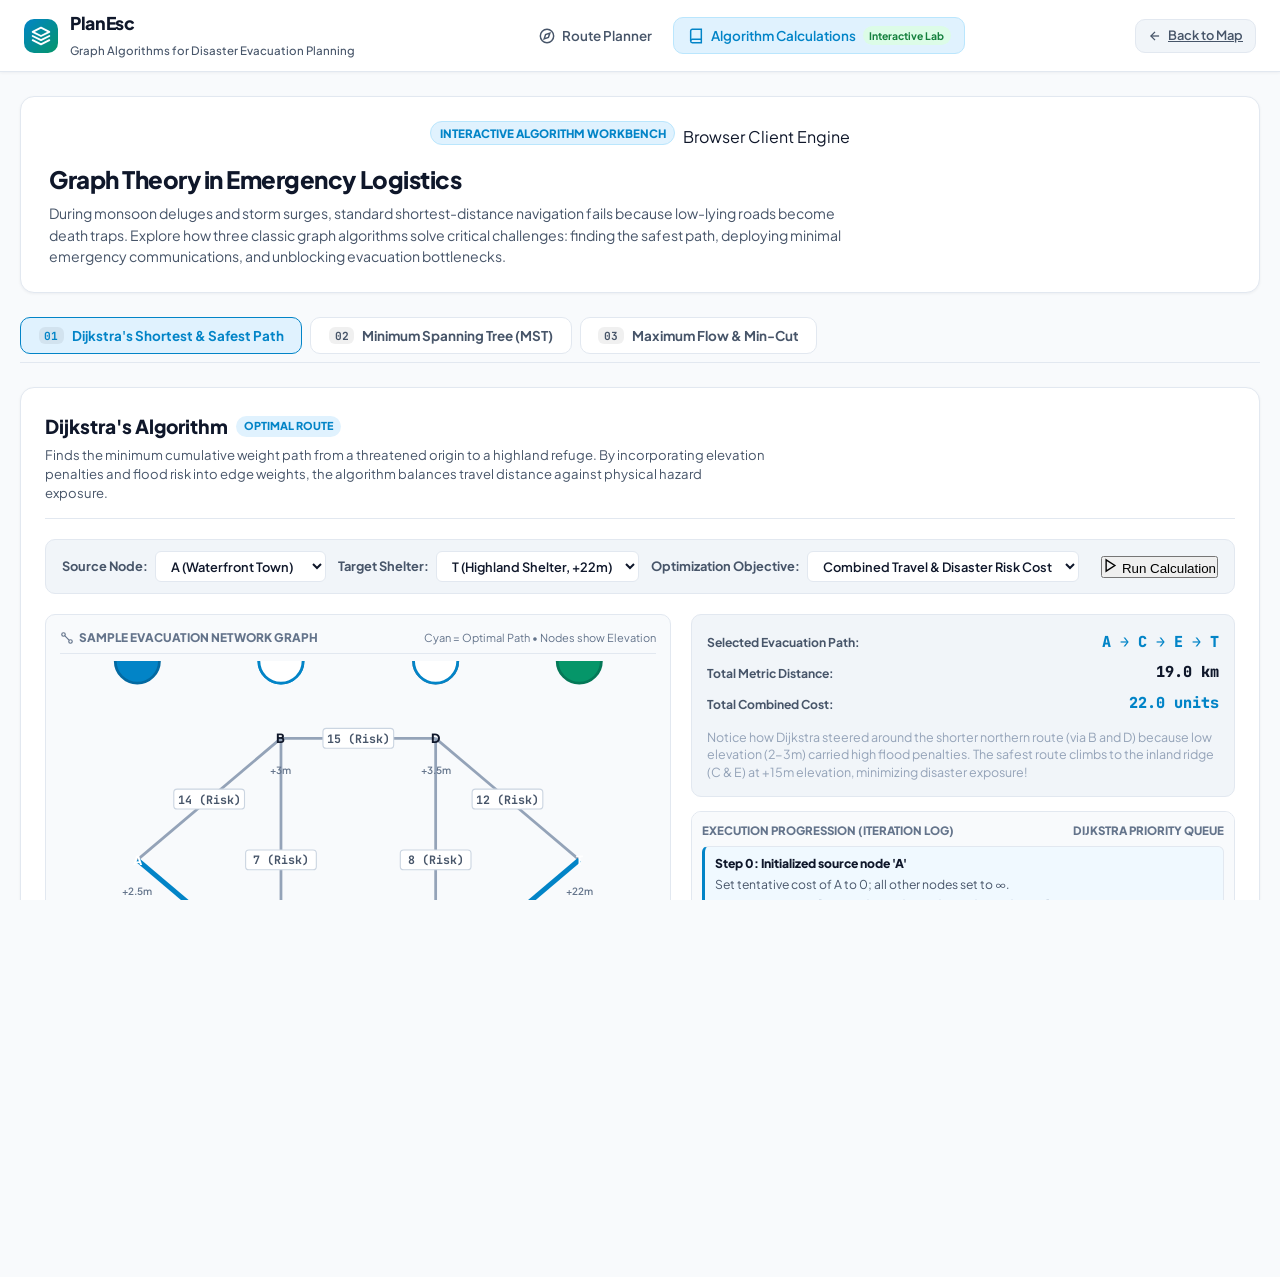
==== commit 230d9841: "deslop" ====
--- a/algorithms.html
+++ b/algorithms.html
@@ -3,7 +3,7 @@
 <head>
   <meta charset="UTF-8">
   <meta name="viewport" content="width=device-width, initial-scale=1.0">
-  <title>Kerala SafeRoute | Graph Algorithm Calculations Lab</title>
+  <title>PlanEsc | Graph Algorithm Calculations Lab</title>
   <meta name="description" content="Interactive calculation lab explaining Dijkstra's Shortest Path, Minimum Spanning Tree, and Maximum Flow / Minimum Cut for disaster evacuation planning.">
   
   <link rel="icon" href="data:image/svg+xml,<svg xmlns=%22http://www.w3.org/2000/svg%22 viewBox=%220 0 100 100%22><circle cx=%2250%22 cy=%2250%22 r=%2245%22 fill=%22%230ea5e9%22/><path d=%22M30 65 L50 25 L70 65 Z%22 fill=%22%23ffffff%22/></svg>">
@@ -13,11 +13,7 @@
 </head>
 <body>
 
-  <!-- Educational Disclaimer Banner -->
-  <aside class="disclaimer-banner" role="alert" aria-label="Educational Disclaimer">
-    <span class="pill-tag">Educational Prototype</span>
-    <span><strong>Simulated Demonstration Data:</strong> Graph algorithms, node capacities, and sample calculations are designed for academic study. NOT FOR REAL EMERGENCY NAVIGATION.</span>
-  </aside>
+
 
   <!-- Sticky Global Navigation Bar -->
   <header class="navbar">
@@ -28,7 +24,7 @@
         </svg>
       </div>
       <div class="brand-text">
-        <h1 class="brand-title">Kerala SafeRoute</h1>
+        <h1 class="brand-title">PlanEsc</h1>
         <span class="brand-subtitle">Graph Algorithms for Disaster Evacuation Planning</span>
       </div>
     </a>
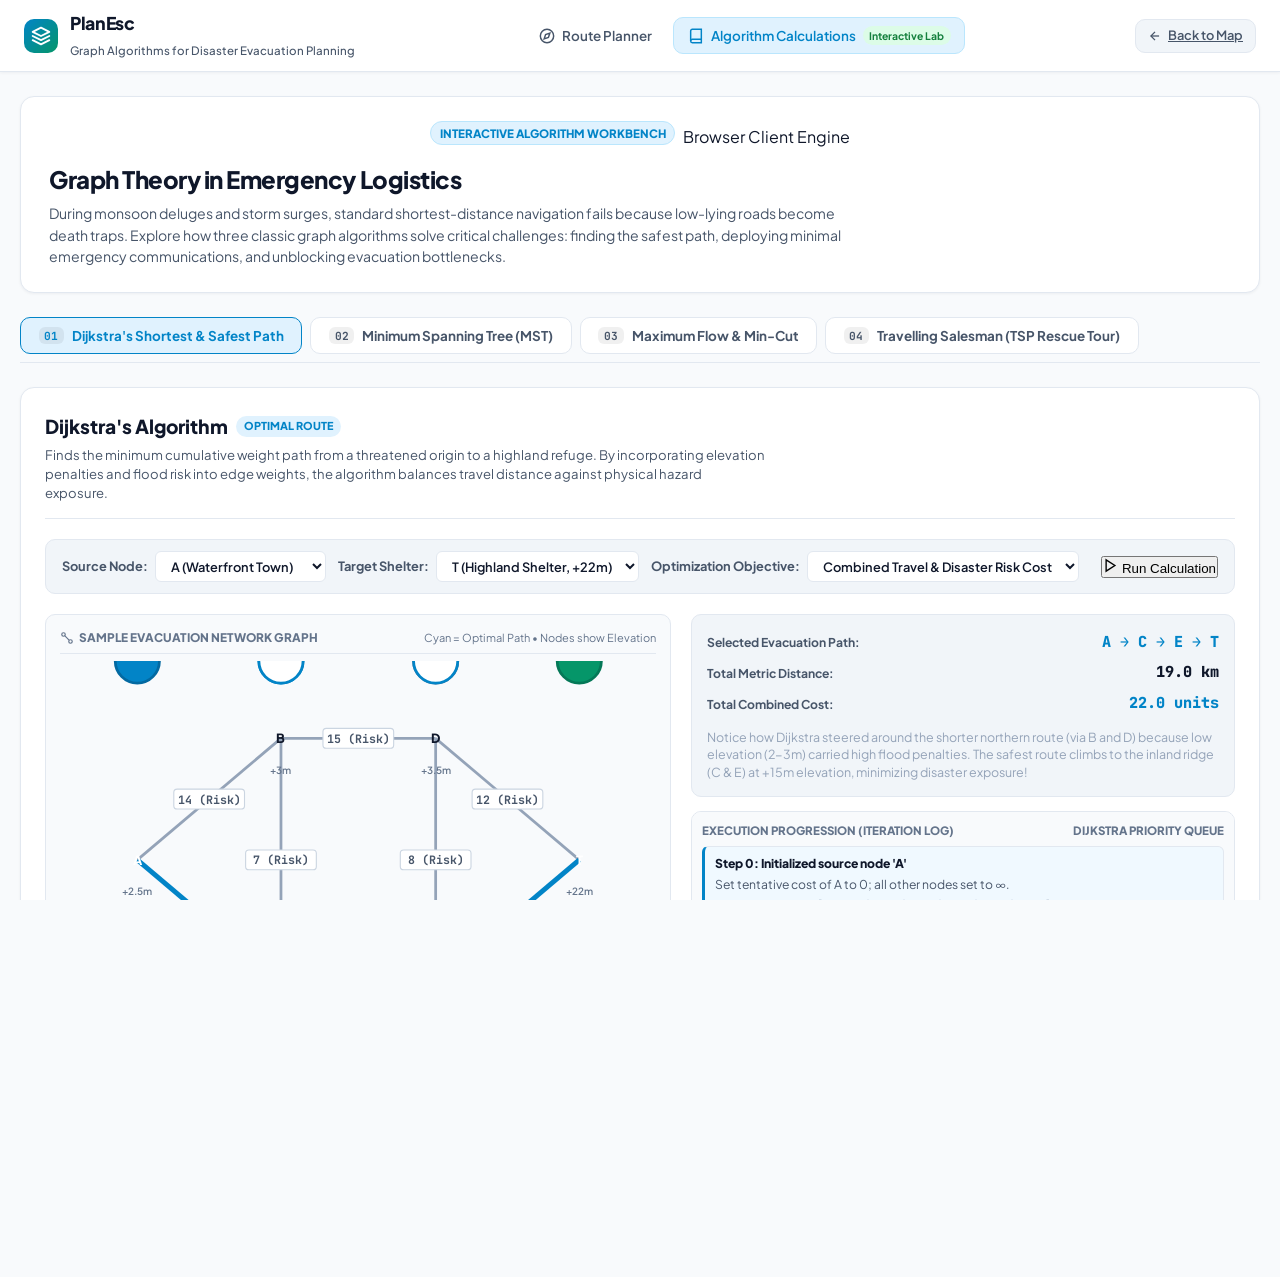
==== commit bfac5092: "implemented tsp" ====
--- a/algorithms.html
+++ b/algorithms.html
@@ -70,11 +70,11 @@
       </p>
     </section>
 
-    <!-- Navigation Tabs for the 3 Algorithms -->
+    <!-- Navigation Tabs for the Algorithms -->
     <nav class="algo-tabs-bar" aria-label="Algorithm Selector">
       <button type="button" class="algo-tab-btn active" data-target="card-dijkstra">
         <span class="algo-tab-num">01</span>
-        <span>Dijkstra's Shortest & Safest Path</span>
+        <span>Dijkstra's Shortest &amp; Safest Path</span>
       </button>
       <button type="button" class="algo-tab-btn" data-target="card-mst">
         <span class="algo-tab-num">02</span>
@@ -82,7 +82,11 @@
       </button>
       <button type="button" class="algo-tab-btn" data-target="card-maxflow">
         <span class="algo-tab-num">03</span>
-        <span>Maximum Flow & Min-Cut</span>
+        <span>Maximum Flow &amp; Min-Cut</span>
+      </button>
+      <button type="button" class="algo-tab-btn" data-target="card-tsp">
+        <span class="algo-tab-num">04</span>
+        <span>Travelling Salesman (TSP Rescue Tour)</span>
       </button>
     </nav>
 
@@ -402,12 +406,130 @@
 
     </article>
 
+    <!-- ===================================================================
+         ALGORITHM 4: TRAVELLING SALESMAN PROBLEM (TSP) RESCUE ROUTING
+         =================================================================== -->
+    <article class="algo-card" id="card-tsp" aria-labelledby="tsp-heading" style="display: none;">
+      
+      <div class="algo-card-header">
+        <div class="algo-title-group">
+          <h3 class="algo-name" id="tsp-heading">
+            <span>Travelling Salesman Problem (2-Opt TSP)</span>
+            <span class="algo-badge" style="background:#fef3c7; color:#b45309; border: 1px solid #fde68a;">Rescue Vehicle Tour</span>
+          </h3>
+          <p class="algo-purpose">
+            Optimizes multi-stop disaster response routes where an emergency rescue vehicle (NDRF, medical ambulance, or amphibious truck) must visit all stranded distress hubs in a flooded or landslide-hit region and return to base with minimal travel distance and maximum fuel/time efficiency.
+          </p>
+        </div>
+      </div>
+
+      <!-- Controls Bar -->
+      <div class="algo-controls-bar">
+        <div class="control-inline">
+          <label for="tsp-lab-hazard-select" style="font-weight:700; font-size:0.8rem; color:#475569;">Disaster Region:</label>
+          <select id="tsp-lab-hazard-select" style="background:#ffffff; border:1px solid #cbd5e1; border-radius:4px; padding:4px 8px; font-size:0.8rem; font-weight:600;">
+            <option value="hazard_kuttanad" selected>🌊 Kuttanad Wetland &amp; Delta Basin (6 Stops)</option>
+            <option value="hazard_periyar">🌊 Periyar River Floodplain &amp; Dam Basin (5 Stops)</option>
+            <option value="hazard_wayanad">⛰️ Wayanad Meppadi &amp; Churam Landslide Zone (4 Stops)</option>
+            <option value="hazard_pamba">🌊 Pamba &amp; Achankovil River Basin (4 Stops)</option>
+            <option value="hazard_idukki">⛰️ Idukki &amp; Munnar Mountain Corridor (4 Stops)</option>
+            <option value="hazard_sea_erosion">🌊 Coastal Marine Surge &amp; Erosion Belt (3 Stops)</option>
+          </select>
+        </div>
+
+        <div class="control-inline">
+          <label for="tsp-lab-start-select" style="font-weight:600; font-size:0.8rem; color:#475569;">Starting Point (Depot):</label>
+          <select id="tsp-lab-start-select" style="background:#ffffff; border:1px solid #cbd5e1; border-radius:4px; padding:4px 8px; font-size:0.8rem; font-weight:600;">
+            <!-- Dynamically populated -->
+          </select>
+        </div>
+
+        <div class="control-inline">
+          <span>Method: <strong>Branch &amp; Bound (Guaranteed Shortest Tour)</strong></span>
+        </div>
+
+        <button type="button" class="btn-primary" id="btn-run-tsp" style="margin-left: auto;">
+          <svg width="15" height="15" viewBox="0 0 24 24" fill="none" stroke="currentColor" stroke-width="2.2"><polygon points="5 3 19 12 5 21 5 3"/></svg>
+          <span>Solve TSP Rescue Tour</span>
+        </button>
+      </div>
+
+      <!-- Workbench Layout -->
+      <div class="workbench-grid">
+        
+        <!-- SVG Visual Canvas -->
+        <div class="graph-visualizer-box">
+          <div class="viz-header">
+            <span class="viz-title">
+              <svg width="14" height="14" viewBox="0 0 24 24" fill="none" stroke="currentColor" stroke-width="2"><circle cx="12" cy="12" r="10"/><polygon points="16.24 7.76 14.12 14.12 7.76 16.24 9.88 9.88 16.24 7.76"/></svg>
+              Disaster Region Rescue Tour Graph (Closed Hamiltonian Cycle)
+            </span>
+            <span style="font-size:11px; color:#d97706;">Amber Loop = 2-Opt Optimal Route</span>
+          </div>
+          <svg class="graph-svg-canvas" id="tsp-svg" viewBox="0 0 540 360" preserveAspectRatio="xMidYMid meet"></svg>
+        </div>
+
+        <!-- Results & Execution Log -->
+        <div class="execution-log-box">
+          
+          <div class="calc-summary-card">
+            <div class="calc-summary-row">
+              <span class="calc-summary-label">Optimal TSP Tour Distance:</span>
+              <span class="calc-summary-value" style="color:#d97706;" id="tsp-result-dist">Computing...</span>
+            </div>
+            <div class="calc-summary-row">
+              <span class="calc-summary-label">Estimated Mission Duration:</span>
+              <span class="calc-summary-value accent-cyan" id="tsp-result-time">--</span>
+            </div>
+            <div class="calc-summary-row">
+              <span class="calc-summary-label">2-Opt Optimization Improvement:</span>
+              <span class="calc-summary-value accent-green" id="tsp-result-improvement">--</span>
+            </div>
+            <div class="calc-summary-row">
+              <span class="calc-summary-label">Distress Locations Relieved:</span>
+              <span class="calc-summary-value" id="tsp-result-stops">--</span>
+            </div>
+            <div style="font-size: 0.78rem; color: #94a3b8; margin-top: 0.35rem; line-height: 1.4;" id="tsp-interpretation">
+              <!-- Dynamically populated -->
+            </div>
+          </div>
+
+          <!-- Step Progression Table -->
+          <div class="steps-container">
+            <div class="steps-title">
+              <span>Rescue Tour Circuit Sequence</span>
+              <span>Leg Distances</span>
+            </div>
+            <div id="tsp-steps-container">
+              <!-- Dynamically populated steps -->
+            </div>
+          </div>
+
+        </div>
+
+      </div>
+
+      <!-- Real-world Disaster Relevance -->
+      <div class="disaster-relevance-callout">
+        <span class="callout-icon">🚑</span>
+        <div class="callout-content">
+          <h4 class="callout-heading">Operational Takeaway: Multi-Point Rescue Logistics</h4>
+          <p class="callout-body">
+            During widespread emergencies (like the 2018/2024 Kerala deluges), first responders receive hundreds of distress calls from isolated pockets across wetland deltas and mountain valleys. Disjoint back-and-forth trips between base and single outposts waste critical fuel and precious evacuation time. Solving the <strong>Travelling Salesman Problem (TSP) with 2-Opt local search</strong> ensures rescue teams complete a continuous closed loop, eliminating zig-zag crossing roads and cutting emergency response time by up to 25%!
+          </p>
+        </div>
+      </div>
+
+    </article>
+
   </main>
 
   <!-- Scripts -->
+  <script src="js/graph-data.js"></script>
   <script src="js/dijkstra.js"></script>
   <script src="js/mst.js"></script>
   <script src="js/maxflow.js"></script>
+  <script src="js/tsp.js"></script>
   <script src="js/app-algorithms.js"></script>
 </body>
 </html>
--- a/css/style.css
+++ b/css/style.css
@@ -309,6 +309,33 @@
   box-shadow: 0 0 0 3px rgba(2, 132, 199, 0.12);
 }
 
+.toggle-section {
+  display: flex;
+  flex-direction: column;
+  gap: 0.5rem;
+}
+
+.toggle-section-header {
+  display: flex;
+  align-items: center;
+  justify-content: space-between;
+  padding: 0.2rem 0.2rem 0 0.2rem;
+}
+
+.toggle-section-title {
+  font-size: 0.72rem;
+  font-weight: 800;
+  text-transform: uppercase;
+  letter-spacing: 0.05em;
+  color: #64748b;
+}
+
+.toggle-list {
+  display: flex;
+  flex-direction: column;
+  gap: 0.45rem;
+}
+
 /* Minimal Disaster Quick Toggle */
 .quick-toggle-row {
   display: flex;
@@ -318,6 +345,12 @@
   background: var(--bg-tertiary);
   border-radius: var(--radius-md);
   border: 1px solid var(--border-subtle);
+  transition: all var(--transition-fast);
+}
+
+.quick-toggle-row:hover {
+  background: #f1f5f9;
+  border-color: #cbd5e1;
 }
 
 .quick-toggle-info {
@@ -647,6 +680,206 @@
   border-top: 1px solid var(--border-subtle);
   display: flex;
   justify-content: flex-end;
+}
+
+/* ==========================================================================
+   TRAVELLING SALESMAN PROBLEM (TSP) RESCUE MISSION STYLES
+   ========================================================================== */
+.quick-toggle-row.tsp-highlight-row {
+  border-left: 3px solid #f59e0b;
+  background: rgba(245, 158, 11, 0.05);
+}
+
+.quick-toggle-row.tsp-highlight-row:hover {
+  background: rgba(245, 158, 11, 0.09);
+}
+
+.tsp-mission-box {
+  background: #f8fafc;
+  border: 1px solid #e2e8f0;
+  border-top: none;
+  border-radius: 0 0 var(--radius-md) var(--radius-md);
+  padding: 0.75rem 0.85rem;
+  margin-top: -0.25rem;
+  display: flex;
+  flex-direction: column;
+  gap: 0.65rem;
+  animation: slideDownTsp 0.25s ease-out;
+}
+
+@keyframes slideDownTsp {
+  from { opacity: 0; transform: translateY(-6px); }
+  to { opacity: 1; transform: translateY(0); }
+}
+
+.tsp-select-group {
+  display: flex;
+  flex-direction: column;
+  gap: 4px;
+}
+
+.tsp-label {
+  font-size: 0.72rem;
+  font-weight: 700;
+  color: #475569;
+  text-transform: uppercase;
+  letter-spacing: 0.03em;
+}
+
+.tsp-region-dropdown {
+  width: 100%;
+  background: #ffffff;
+  border: 1px solid #cbd5e1;
+  border-radius: var(--radius-sm);
+  padding: 5px 8px;
+  font-size: 0.78rem;
+  font-weight: 600;
+  color: #0f172a;
+  outline: none;
+  cursor: pointer;
+  transition: border-color var(--transition-fast);
+}
+
+.tsp-region-dropdown:focus {
+  border-color: #f59e0b;
+  box-shadow: 0 0 0 2px rgba(245, 158, 11, 0.15);
+}
+
+.tsp-stats-grid {
+  display: grid;
+  grid-template-columns: repeat(3, 1fr);
+  gap: 6px;
+}
+
+.tsp-stat-card {
+  background: #ffffff;
+  border: 1px solid #e2e8f0;
+  border-radius: var(--radius-sm);
+  padding: 6px 4px;
+  text-align: center;
+  display: flex;
+  flex-direction: column;
+  gap: 2px;
+}
+
+.tsp-stat-val {
+  font-size: 0.88rem;
+  font-weight: 800;
+  color: #b45309;
+  font-family: var(--font-mono);
+}
+
+.tsp-stat-lbl {
+  font-size: 0.62rem;
+  font-weight: 700;
+  color: #64748b;
+  text-transform: uppercase;
+  letter-spacing: 0.02em;
+}
+
+.tsp-tour-sequence {
+  background: #ffffff;
+  border: 1px solid #e2e8f0;
+  border-radius: var(--radius-sm);
+  padding: 6px 8px;
+  display: flex;
+  flex-direction: column;
+  gap: 5px;
+}
+
+.tsp-seq-header {
+  display: flex;
+  align-items: center;
+  justify-content: space-between;
+  font-size: 0.72rem;
+  font-weight: 700;
+  color: #334155;
+}
+
+.tsp-badge-algo {
+  font-size: 0.65rem;
+  font-weight: 800;
+  color: #b45309;
+  background: #fef3c7;
+  padding: 2px 6px;
+  border-radius: var(--radius-full);
+}
+
+.tsp-seq-list {
+  display: flex;
+  flex-direction: column;
+  gap: 3px;
+  max-height: 120px;
+  overflow-y: auto;
+  padding-right: 2px;
+}
+
+.tsp-seq-item {
+  display: flex;
+  align-items: center;
+  justify-content: space-between;
+  font-size: 0.72rem;
+  color: #1e293b;
+  padding: 2px 4px;
+  border-radius: 4px;
+  background: #f8fafc;
+}
+
+.tsp-seq-item.is-base {
+  background: #ecfdf5;
+  color: #047857;
+  font-weight: 700;
+}
+
+.tsp-seq-num {
+  font-weight: 800;
+  font-size: 0.68rem;
+  color: #d97706;
+  width: 18px;
+}
+
+.tsp-seq-item.is-base .tsp-seq-num {
+  color: #059669;
+}
+
+.tsp-seq-name {
+  flex: 1;
+  white-space: nowrap;
+  overflow: hidden;
+  text-overflow: ellipsis;
+}
+
+.tsp-seq-survivors {
+  font-size: 0.65rem;
+  color: #64748b;
+  font-weight: 600;
+}
+
+.btn-dispatch-rescue {
+  background: linear-gradient(135deg, #f59e0b, #d97706);
+  color: #ffffff;
+  border: none;
+  border-radius: var(--radius-sm);
+  padding: 7px 10px;
+  font-size: 0.78rem;
+  font-weight: 800;
+  cursor: pointer;
+  display: flex;
+  align-items: center;
+  justify-content: center;
+  gap: 6px;
+  box-shadow: 0 2px 8px rgba(217, 119, 6, 0.25);
+  transition: all var(--transition-fast);
+}
+
+.btn-dispatch-rescue:hover {
+  background: linear-gradient(135deg, #d97706, #b45309);
+  box-shadow: 0 4px 12px rgba(217, 119, 6, 0.35);
+  transform: translateY(-1px);
+}
+
+.btn-dispatch-rescue:active {
+  transform: translateY(0);
 }
 
 @media (max-width: 900px) {
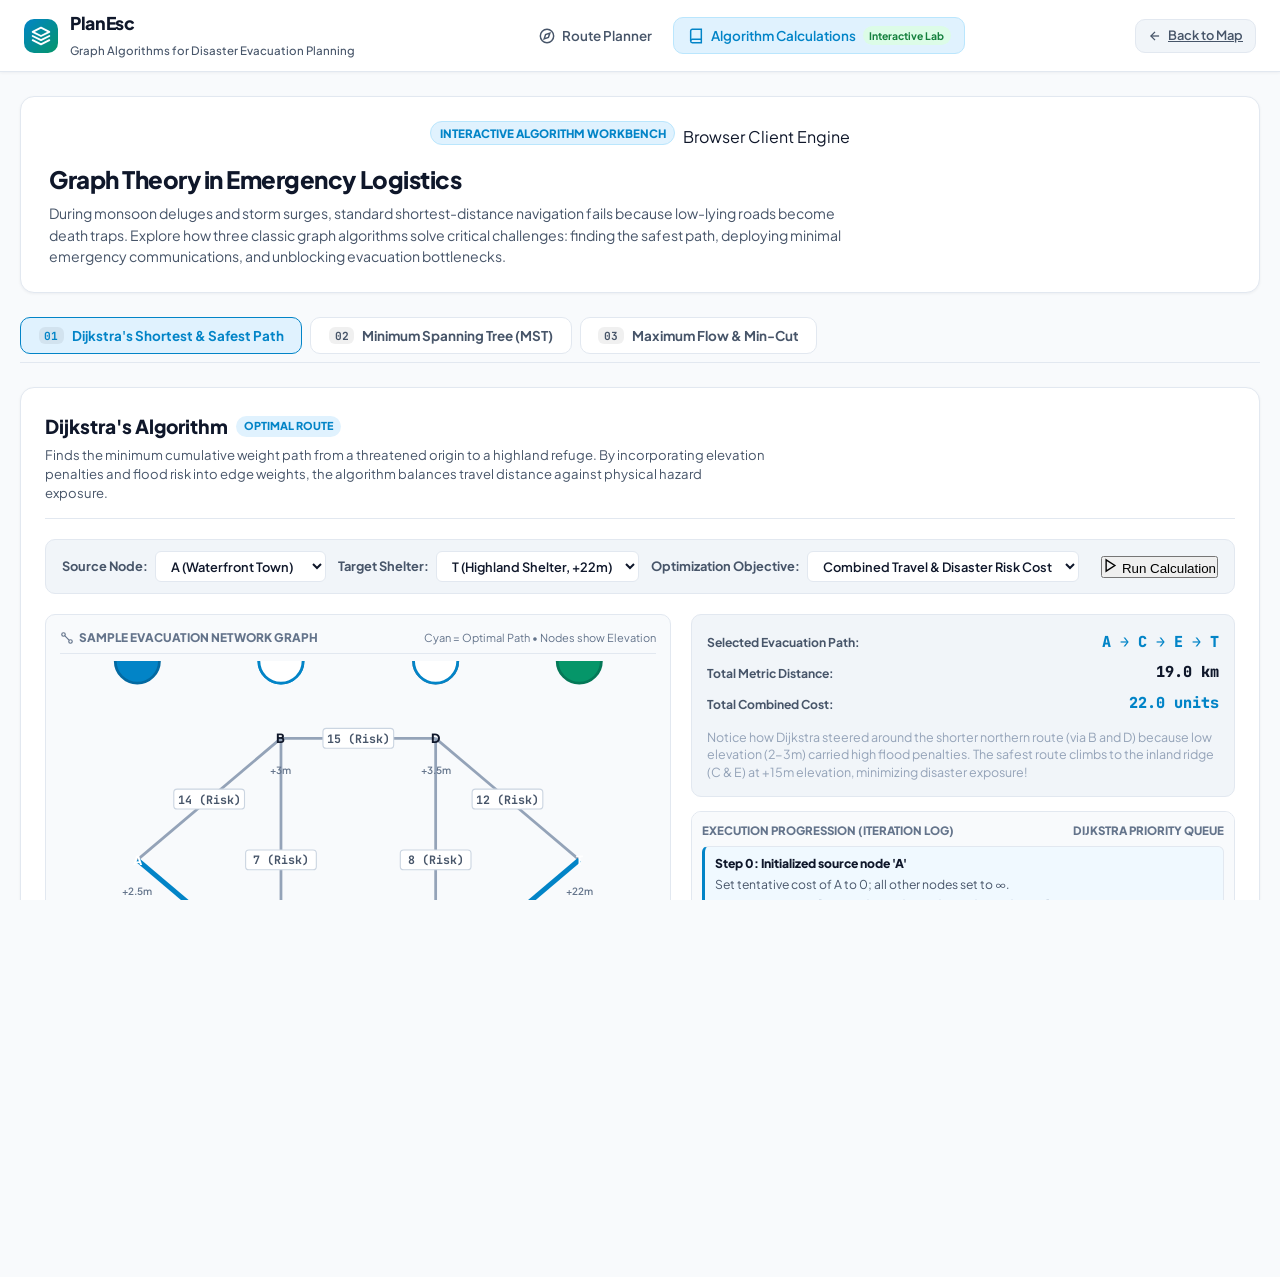
==== commit 484c3ee6: "removed tsp" ====
--- a/algorithms.html
+++ b/algorithms.html
@@ -84,10 +84,6 @@
         <span class="algo-tab-num">03</span>
         <span>Maximum Flow &amp; Min-Cut</span>
       </button>
-      <button type="button" class="algo-tab-btn" data-target="card-tsp">
-        <span class="algo-tab-num">04</span>
-        <span>Travelling Salesman (TSP Rescue Tour)</span>
-      </button>
     </nav>
 
     <!-- ===================================================================
@@ -406,122 +402,6 @@
 
     </article>
 
-    <!-- ===================================================================
-         ALGORITHM 4: TRAVELLING SALESMAN PROBLEM (TSP) RESCUE ROUTING
-         =================================================================== -->
-    <article class="algo-card" id="card-tsp" aria-labelledby="tsp-heading" style="display: none;">
-      
-      <div class="algo-card-header">
-        <div class="algo-title-group">
-          <h3 class="algo-name" id="tsp-heading">
-            <span>Travelling Salesman Problem (2-Opt TSP)</span>
-            <span class="algo-badge" style="background:#fef3c7; color:#b45309; border: 1px solid #fde68a;">Rescue Vehicle Tour</span>
-          </h3>
-          <p class="algo-purpose">
-            Optimizes multi-stop disaster response routes where an emergency rescue vehicle (NDRF, medical ambulance, or amphibious truck) must visit all stranded distress hubs in a flooded or landslide-hit region and return to base with minimal travel distance and maximum fuel/time efficiency.
-          </p>
-        </div>
-      </div>
-
-      <!-- Controls Bar -->
-      <div class="algo-controls-bar">
-        <div class="control-inline">
-          <label for="tsp-lab-hazard-select" style="font-weight:700; font-size:0.8rem; color:#475569;">Disaster Region:</label>
-          <select id="tsp-lab-hazard-select" style="background:#ffffff; border:1px solid #cbd5e1; border-radius:4px; padding:4px 8px; font-size:0.8rem; font-weight:600;">
-            <option value="hazard_kuttanad" selected>🌊 Kuttanad Wetland &amp; Delta Basin (6 Stops)</option>
-            <option value="hazard_periyar">🌊 Periyar River Floodplain &amp; Dam Basin (5 Stops)</option>
-            <option value="hazard_wayanad">⛰️ Wayanad Meppadi &amp; Churam Landslide Zone (4 Stops)</option>
-            <option value="hazard_pamba">🌊 Pamba &amp; Achankovil River Basin (4 Stops)</option>
-            <option value="hazard_idukki">⛰️ Idukki &amp; Munnar Mountain Corridor (4 Stops)</option>
-            <option value="hazard_sea_erosion">🌊 Coastal Marine Surge &amp; Erosion Belt (3 Stops)</option>
-          </select>
-        </div>
-
-        <div class="control-inline">
-          <label for="tsp-lab-start-select" style="font-weight:600; font-size:0.8rem; color:#475569;">Starting Point (Depot):</label>
-          <select id="tsp-lab-start-select" style="background:#ffffff; border:1px solid #cbd5e1; border-radius:4px; padding:4px 8px; font-size:0.8rem; font-weight:600;">
-            <!-- Dynamically populated -->
-          </select>
-        </div>
-
-        <div class="control-inline">
-          <span>Method: <strong>Branch &amp; Bound (Guaranteed Shortest Tour)</strong></span>
-        </div>
-
-        <button type="button" class="btn-primary" id="btn-run-tsp" style="margin-left: auto;">
-          <svg width="15" height="15" viewBox="0 0 24 24" fill="none" stroke="currentColor" stroke-width="2.2"><polygon points="5 3 19 12 5 21 5 3"/></svg>
-          <span>Solve TSP Rescue Tour</span>
-        </button>
-      </div>
-
-      <!-- Workbench Layout -->
-      <div class="workbench-grid">
-        
-        <!-- SVG Visual Canvas -->
-        <div class="graph-visualizer-box">
-          <div class="viz-header">
-            <span class="viz-title">
-              <svg width="14" height="14" viewBox="0 0 24 24" fill="none" stroke="currentColor" stroke-width="2"><circle cx="12" cy="12" r="10"/><polygon points="16.24 7.76 14.12 14.12 7.76 16.24 9.88 9.88 16.24 7.76"/></svg>
-              Disaster Region Rescue Tour Graph (Closed Hamiltonian Cycle)
-            </span>
-            <span style="font-size:11px; color:#d97706;">Amber Loop = 2-Opt Optimal Route</span>
-          </div>
-          <svg class="graph-svg-canvas" id="tsp-svg" viewBox="0 0 540 360" preserveAspectRatio="xMidYMid meet"></svg>
-        </div>
-
-        <!-- Results & Execution Log -->
-        <div class="execution-log-box">
-          
-          <div class="calc-summary-card">
-            <div class="calc-summary-row">
-              <span class="calc-summary-label">Optimal TSP Tour Distance:</span>
-              <span class="calc-summary-value" style="color:#d97706;" id="tsp-result-dist">Computing...</span>
-            </div>
-            <div class="calc-summary-row">
-              <span class="calc-summary-label">Estimated Mission Duration:</span>
-              <span class="calc-summary-value accent-cyan" id="tsp-result-time">--</span>
-            </div>
-            <div class="calc-summary-row">
-              <span class="calc-summary-label">2-Opt Optimization Improvement:</span>
-              <span class="calc-summary-value accent-green" id="tsp-result-improvement">--</span>
-            </div>
-            <div class="calc-summary-row">
-              <span class="calc-summary-label">Distress Locations Relieved:</span>
-              <span class="calc-summary-value" id="tsp-result-stops">--</span>
-            </div>
-            <div style="font-size: 0.78rem; color: #94a3b8; margin-top: 0.35rem; line-height: 1.4;" id="tsp-interpretation">
-              <!-- Dynamically populated -->
-            </div>
-          </div>
-
-          <!-- Step Progression Table -->
-          <div class="steps-container">
-            <div class="steps-title">
-              <span>Rescue Tour Circuit Sequence</span>
-              <span>Leg Distances</span>
-            </div>
-            <div id="tsp-steps-container">
-              <!-- Dynamically populated steps -->
-            </div>
-          </div>
-
-        </div>
-
-      </div>
-
-      <!-- Real-world Disaster Relevance -->
-      <div class="disaster-relevance-callout">
-        <span class="callout-icon">🚑</span>
-        <div class="callout-content">
-          <h4 class="callout-heading">Operational Takeaway: Multi-Point Rescue Logistics</h4>
-          <p class="callout-body">
-            During widespread emergencies (like the 2018/2024 Kerala deluges), first responders receive hundreds of distress calls from isolated pockets across wetland deltas and mountain valleys. Disjoint back-and-forth trips between base and single outposts waste critical fuel and precious evacuation time. Solving the <strong>Travelling Salesman Problem (TSP) with 2-Opt local search</strong> ensures rescue teams complete a continuous closed loop, eliminating zig-zag crossing roads and cutting emergency response time by up to 25%!
-          </p>
-        </div>
-      </div>
-
-    </article>
-
   </main>
 
   <!-- Scripts -->
@@ -529,7 +409,6 @@
   <script src="js/dijkstra.js"></script>
   <script src="js/mst.js"></script>
   <script src="js/maxflow.js"></script>
-  <script src="js/tsp.js"></script>
   <script src="js/app-algorithms.js"></script>
 </body>
 </html>
--- a/css/style.css
+++ b/css/style.css
@@ -681,207 +681,6 @@
   display: flex;
   justify-content: flex-end;
 }
-
-/* ==========================================================================
-   TRAVELLING SALESMAN PROBLEM (TSP) RESCUE MISSION STYLES
-   ========================================================================== */
-.quick-toggle-row.tsp-highlight-row {
-  border-left: 3px solid #f59e0b;
-  background: rgba(245, 158, 11, 0.05);
-}
-
-.quick-toggle-row.tsp-highlight-row:hover {
-  background: rgba(245, 158, 11, 0.09);
-}
-
-.tsp-mission-box {
-  background: #f8fafc;
-  border: 1px solid #e2e8f0;
-  border-top: none;
-  border-radius: 0 0 var(--radius-md) var(--radius-md);
-  padding: 0.75rem 0.85rem;
-  margin-top: -0.25rem;
-  display: flex;
-  flex-direction: column;
-  gap: 0.65rem;
-  animation: slideDownTsp 0.25s ease-out;
-}
-
-@keyframes slideDownTsp {
-  from { opacity: 0; transform: translateY(-6px); }
-  to { opacity: 1; transform: translateY(0); }
-}
-
-.tsp-select-group {
-  display: flex;
-  flex-direction: column;
-  gap: 4px;
-}
-
-.tsp-label {
-  font-size: 0.72rem;
-  font-weight: 700;
-  color: #475569;
-  text-transform: uppercase;
-  letter-spacing: 0.03em;
-}
-
-.tsp-region-dropdown {
-  width: 100%;
-  background: #ffffff;
-  border: 1px solid #cbd5e1;
-  border-radius: var(--radius-sm);
-  padding: 5px 8px;
-  font-size: 0.78rem;
-  font-weight: 600;
-  color: #0f172a;
-  outline: none;
-  cursor: pointer;
-  transition: border-color var(--transition-fast);
-}
-
-.tsp-region-dropdown:focus {
-  border-color: #f59e0b;
-  box-shadow: 0 0 0 2px rgba(245, 158, 11, 0.15);
-}
-
-.tsp-stats-grid {
-  display: grid;
-  grid-template-columns: repeat(3, 1fr);
-  gap: 6px;
-}
-
-.tsp-stat-card {
-  background: #ffffff;
-  border: 1px solid #e2e8f0;
-  border-radius: var(--radius-sm);
-  padding: 6px 4px;
-  text-align: center;
-  display: flex;
-  flex-direction: column;
-  gap: 2px;
-}
-
-.tsp-stat-val {
-  font-size: 0.88rem;
-  font-weight: 800;
-  color: #b45309;
-  font-family: var(--font-mono);
-}
-
-.tsp-stat-lbl {
-  font-size: 0.62rem;
-  font-weight: 700;
-  color: #64748b;
-  text-transform: uppercase;
-  letter-spacing: 0.02em;
-}
-
-.tsp-tour-sequence {
-  background: #ffffff;
-  border: 1px solid #e2e8f0;
-  border-radius: var(--radius-sm);
-  padding: 6px 8px;
-  display: flex;
-  flex-direction: column;
-  gap: 5px;
-}
-
-.tsp-seq-header {
-  display: flex;
-  align-items: center;
-  justify-content: space-between;
-  font-size: 0.72rem;
-  font-weight: 700;
-  color: #334155;
-}
-
-.tsp-badge-algo {
-  font-size: 0.65rem;
-  font-weight: 800;
-  color: #b45309;
-  background: #fef3c7;
-  padding: 2px 6px;
-  border-radius: var(--radius-full);
-}
-
-.tsp-seq-list {
-  display: flex;
-  flex-direction: column;
-  gap: 3px;
-  max-height: 120px;
-  overflow-y: auto;
-  padding-right: 2px;
-}
-
-.tsp-seq-item {
-  display: flex;
-  align-items: center;
-  justify-content: space-between;
-  font-size: 0.72rem;
-  color: #1e293b;
-  padding: 2px 4px;
-  border-radius: 4px;
-  background: #f8fafc;
-}
-
-.tsp-seq-item.is-base {
-  background: #ecfdf5;
-  color: #047857;
-  font-weight: 700;
-}
-
-.tsp-seq-num {
-  font-weight: 800;
-  font-size: 0.68rem;
-  color: #d97706;
-  width: 18px;
-}
-
-.tsp-seq-item.is-base .tsp-seq-num {
-  color: #059669;
-}
-
-.tsp-seq-name {
-  flex: 1;
-  white-space: nowrap;
-  overflow: hidden;
-  text-overflow: ellipsis;
-}
-
-.tsp-seq-survivors {
-  font-size: 0.65rem;
-  color: #64748b;
-  font-weight: 600;
-}
-
-.btn-dispatch-rescue {
-  background: linear-gradient(135deg, #f59e0b, #d97706);
-  color: #ffffff;
-  border: none;
-  border-radius: var(--radius-sm);
-  padding: 7px 10px;
-  font-size: 0.78rem;
-  font-weight: 800;
-  cursor: pointer;
-  display: flex;
-  align-items: center;
-  justify-content: center;
-  gap: 6px;
-  box-shadow: 0 2px 8px rgba(217, 119, 6, 0.25);
-  transition: all var(--transition-fast);
-}
-
-.btn-dispatch-rescue:hover {
-  background: linear-gradient(135deg, #d97706, #b45309);
-  box-shadow: 0 4px 12px rgba(217, 119, 6, 0.35);
-  transform: translateY(-1px);
-}
-
-.btn-dispatch-rescue:active {
-  transform: translateY(0);
-}
-
 @media (max-width: 900px) {
   .app-container {
     flex-direction: column;
